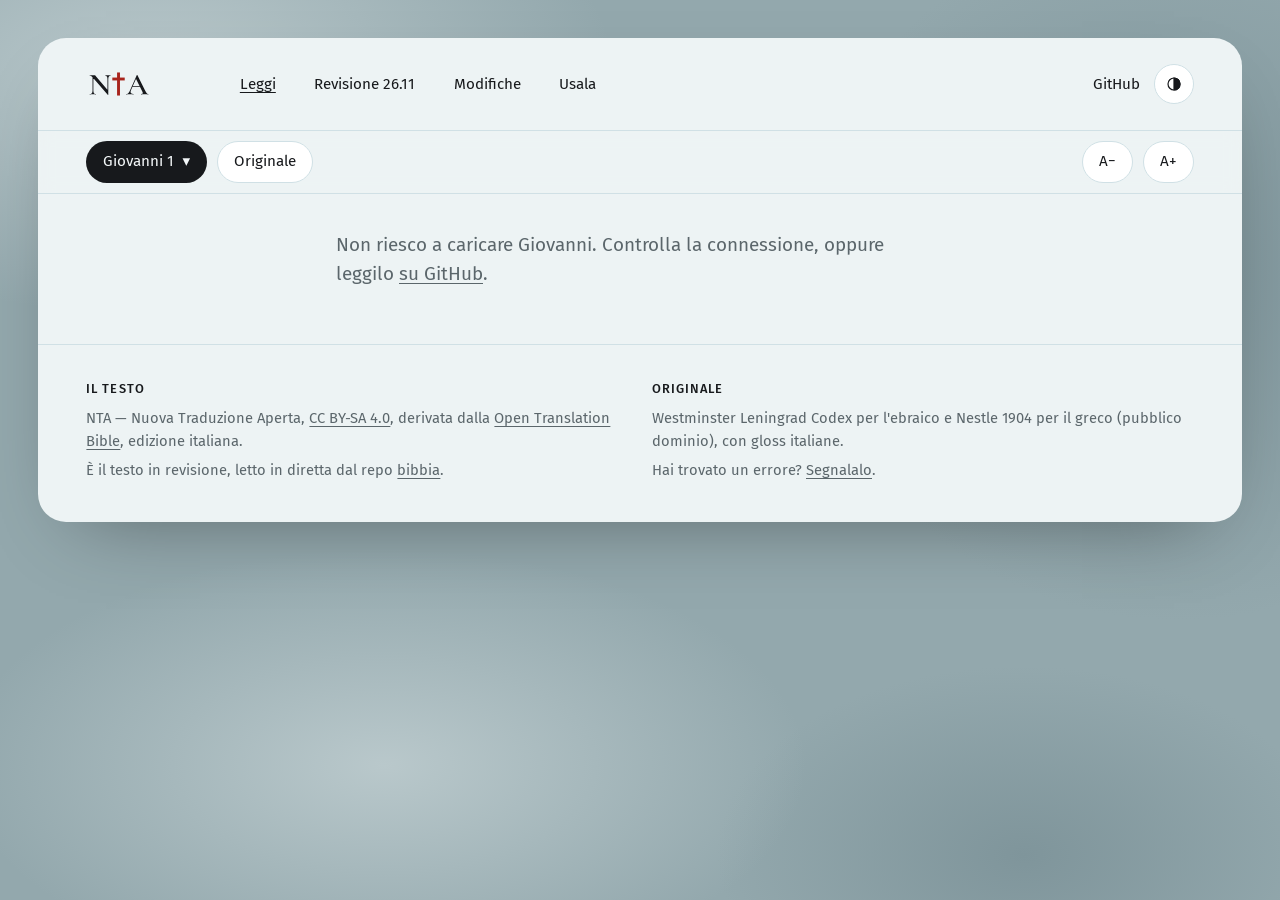
==== leggi/index.html @ 79b809bd "Pagine Leggi (lettore online con originale), Modifiche e Usala; menu aggiornato Co-Authored-By: Clau" ====
<!doctype html>
<html lang="it">
<head>
<meta charset="utf-8">
<meta name="viewport" content="width=device-width,initial-scale=1,viewport-fit=cover">
<title>Leggi la NTA</title>
<link rel="icon" href="../assets/favicon.svg" type="image/svg+xml">
<link rel="apple-touch-icon" href="../assets/nta-icona-192.png">
<meta property="og:image" content="https://nta-nuova-traduzione-aperta.github.io/assets/nta-logo-1200.png">
<meta property="og:title" content="Leggi la NTA · Nuova Traduzione Aperta">
<meta name="description" content="Leggi online la NTA, Nuova Traduzione Aperta: tutti i 66 libri, con titoli di sezione, note e il testo ebraico e greco parola per parola.">
<link rel="preconnect" href="https://fonts.googleapis.com">
<link rel="preconnect" href="https://fonts.gstatic.com" crossorigin>
<link rel="stylesheet" href="https://fonts.googleapis.com/css2?family=Fira+Sans:wght@300;400;500&family=Source+Serif+4:ital,opsz,wght@0,8..60,400;1,8..60,400&family=Noto+Serif+Hebrew&display=swap">
<link rel="stylesheet" href="../assets/nta.css">
<script src="../assets/nta.js"></script>
</head>
<body>
<div class="sheet">

<header class="mast pad">
  <a class="brand" href="../" aria-label="NTA, Nuova Traduzione Aperta, home">
    <img class="on-light" src="../assets/nta-logo-inchiostro.svg" alt="NTA" width="66" height="30">
    <img class="on-dark" src="../assets/nta-logo-su-scuro.svg" alt="NTA" width="66" height="30">
  </a>
  <nav aria-label="Sezioni"><ul>
    <li><a href="./" aria-current="page">Leggi</a></li>
    <li><a href="../revisione/">Revisione 26.11</a></li>
    <li><a href="../modifiche/">Modifiche</a></li>
    <li><a href="../usa/">Usala</a></li>
  </ul></nav>
  <div class="end">
    <a href="https://github.com/NTA-nuova-traduzione-aperta/bibbia">GitHub</a>
    <button class="round" type="button" data-tema aria-label="Cambia tema chiaro o scuro">
      <svg viewBox="0 0 24 24" fill="none" stroke="currentColor" stroke-width="1.6"><circle cx="12" cy="12" r="8"/><path d="M12 4a8 8 0 0 1 0 16z" fill="currentColor"/></svg>
    </button>
  </div>
</header>

<main>
  <div class="reader-bar pad">
    <button class="chip dark" type="button" id="scegli" aria-expanded="false" aria-controls="picker">Scegli il libro <span aria-hidden="true">▾</span></button>
    <button class="chip" type="button" id="orig" aria-pressed="false" title="Tocca un versetto per vedere l'ebraico o il greco">Originale</button>
    <span class="sp"></span>
    <button class="chip" type="button" id="meno" aria-label="Testo più piccolo">A−</button>
    <button class="chip" type="button" id="piu" aria-label="Testo più grande">A+</button>
  </div>
  <div class="picker pad" id="picker" hidden></div>

  <article class="page pad" id="page" aria-live="polite">
    <p class="wait">Caricamento…</p>
  </article>
</main>

<footer class="pad">
  <div>
    <h4>Il testo</h4>
    <p>NTA — Nuova Traduzione Aperta, <a href="https://creativecommons.org/licenses/by-sa/4.0/deed.it">CC BY-SA 4.0</a>, derivata dalla <a href="https://openbible.uk">Open Translation Bible</a>, edizione italiana.</p>
    <p>È il testo in revisione, letto in diretta dal repo <a href="https://github.com/NTA-nuova-traduzione-aperta/bibbia">bibbia</a>.</p>
  </div>
  <div>
    <h4>Originale</h4>
    <p>Westminster Leningrad Codex per l'ebraico e Nestle 1904 per il greco (pubblico dominio), con gloss italiane.</p>
    <p>Hai trovato un errore? <a href="https://github.com/NTA-nuova-traduzione-aperta/bibbia/issues">Segnalalo</a>.</p>
  </div>
</footer>

</div>
<script>
(function () {
  var RAW = 'https://raw.githubusercontent.com/NTA-nuova-traduzione-aperta/bibbia/main/';
  var page = document.getElementById('page'), picker = document.getElementById('picker');
  var btnScegli = document.getElementById('scegli'), btnOrig = document.getElementById('orig');
  var libri = [], cache = {}, attuale = null, conOriginale = false;
  var STATO = {
    'rivisto': 'Libro rivisto sui testi originali per la Revisione 26.11.',
    'in-revisione': 'Libro in revisione per la 26.11: qui c’è ancora il testo di prima.',
    'da-fare': 'Libro non ancora rivisto: è il testo della Open Translation Bible, con le prime correzioni.'
  };

  function salva(k, v) { try { localStorage.setItem(k, v); } catch (e) {} }
  function leggi(k) { try { return localStorage.getItem(k); } catch (e) { return null; } }
  function esc(s) { return String(s).replace(/[&<>"]/g, function (c) { return { '&': '&amp;', '<': '&lt;', '>': '&gt;', '"': '&quot;' }[c]; }); }
  function json(file) {
    if (!cache[file]) cache[file] = fetch(RAW + file).then(function (r) { if (!r.ok) throw new Error(r.status); return r.json(); });
    return cache[file];
  }
  function libro(n) { return libri.find(function (l) { return l.n === n; }); }

  // dimensione del testo
  var fs = parseFloat(leggi('nta-fs')) || 1.18;
  function setFs(x) { fs = Math.min(1.7, Math.max(.95, x)); page.style.setProperty('--fs', fs + 'rem'); salva('nta-fs', fs); }
  setFs(fs);
  document.getElementById('meno').onclick = function () { setFs(fs - .08); };
  document.getElementById('piu').onclick = function () { setFs(fs + .08); };

  btnOrig.onclick = function () {
    conOriginale = !conOriginale;
    btnOrig.setAttribute('aria-pressed', conOriginale);
    if (!conOriginale) page.querySelectorAll('.orig').forEach(function (o) { o.remove(); });
  };

  // scelta di libro e capitolo
  btnScegli.onclick = function () { picker.hidden ? apriLibri() : chiudi(); };
  function chiudi() { picker.hidden = true; btnScegli.setAttribute('aria-expanded', 'false'); }
  function apriLibri() {
    picker.innerHTML = '';
    [['AT', 'Antico Testamento'], ['NT', 'Nuovo Testamento']].forEach(function (g) {
      var h = document.createElement('h3'); h.className = 'label'; h.style.margin = '6px 0 10px'; h.textContent = g[1];
      var cells = document.createElement('div'); cells.className = 'cells'; cells.style.marginBottom = '14px';
      libri.filter(function (l) { return l.testamento === g[0]; }).forEach(function (l) {
        var b = document.createElement('button');
        b.type = 'button'; b.className = 'cell s-' + l.stato; b.textContent = l.abbr; b.title = l.nome;
        if (attuale && attuale.b === l.n) b.setAttribute('aria-current', 'true');
        b.onclick = function () { l.capitoli === 1 ? vai(l.n, 1) : apriCapitoli(l); };
        cells.appendChild(b);
      });
      picker.appendChild(h); picker.appendChild(cells);
    });
    picker.hidden = false; btnScegli.setAttribute('aria-expanded', 'true');
  }
  function apriCapitoli(l) {
    picker.innerHTML = '';
    var top = document.createElement('div'); top.style.cssText = 'display:flex;gap:12px;align-items:center;margin-bottom:12px';
    var back = document.createElement('button'); back.type = 'button'; back.className = 'chip'; back.textContent = '← Libri'; back.onclick = apriLibri;
    var t = document.createElement('h3'); t.style.fontSize = '1.3rem'; t.textContent = l.nome;
    top.appendChild(back); top.appendChild(t); picker.appendChild(top);
    var cells = document.createElement('div'); cells.className = 'cells';
    for (var c = 1; c <= l.capitoli; c++) (function (c) {
      var b = document.createElement('button'); b.type = 'button'; b.className = 'cell'; b.textContent = c;
      if (attuale && attuale.b === l.n && attuale.c === c) b.setAttribute('aria-current', 'true');
      b.onclick = function () { vai(l.n, c); };
      cells.appendChild(b);
    })(c);
    picker.appendChild(cells);
  }

  function vai(b, c, v) {
    chiudi();
    var h = '#' + b + '-' + c + (v ? '-' + v : '');
    if (location.hash !== h) location.hash = h; else mostra(b, c, v);
  }

  function mostra(b, c, v) {
    var l = libro(b);
    if (!l) { l = libro(43); b = 43; c = 1; }
    c = Math.min(Math.max(1, c), l.capitoli);
    attuale = { b: b, c: c };
    salva('nta-pos', b + '-' + c);
    btnScegli.firstChild.textContent = l.nome + ' ' + c + ' ';
    document.title = l.nome + ' ' + c + ' · NTA';
    page.innerHTML = '<p class="wait">Caricamento di ' + esc(l.nome) + ' ' + c + '…</p>';
    json(l.file).then(function (d) {
      if (!attuale || attuale.b !== b || attuale.c !== c) return;
      var vv = d.verses.filter(function (x) { return x.c === c; });
      var html = '<h1>' + esc(l.nome) + ' ' + c + '</h1><p class="state">' + STATO[l.stato] + '</p><div class="txt"><p>';
      var note = [], aperto = true;
      vv.forEach(function (x, i) {
        if (x.t) { html += '</p><h2>' + esc(x.t) + '</h2><p>'; }
        else if (x.p && i > 0) { html += '</p><p>'; }
        var righe = x.x.split('\n');
        var sup = '<sup>' + x.v + '</sup>', fn = '';
        if (x.n) { note.push(x); fn = '<a class="fn" href="#nota-' + x.v + '" id="rif-' + x.v + '" aria-label="Nota">' + note.length + '</a>'; }
        var corpo = righe.length > 1
          ? righe.map(function (r, k) { return '<span class="poem">' + (k ? '' : sup) + esc(r) + (k === righe.length - 1 ? fn : '') + '</span>'; }).join('')
          : sup + esc(x.x) + fn;
        html += '<span class="v" id="v' + x.v + '" data-v="' + x.v + '">' + corpo + '</span> ';
      });
      html += '</p></div>';
      if (note.length) html += '<div class="notes">' + note.map(function (x, i) {
        return '<p id="nota-' + x.v + '"><a href="#rif-' + x.v + '">' + (i + 1) + '</a> · ' + c + ',' + x.v + ' — ' + esc(x.n) + '</p>';
      }).join('') + '</div>';
      html += '<nav class="pager" aria-label="Capitoli"><button class="chip" type="button" data-p="-1">← Precedente</button><button class="chip" type="button" data-p="1">Successivo →</button></nav>';
      page.innerHTML = html;
      var prec = vicino(-1), succ = vicino(1);
      page.querySelector('[data-p="-1"]').disabled = !prec;
      page.querySelector('[data-p="1"]').disabled = !succ;
      if (v) { var el = document.getElementById('v' + v); if (el) { el.classList.add('on'); el.scrollIntoView({ block: 'center' }); } }
      else window.scrollTo({ top: page.offsetTop - 60 });
    }).catch(function () {
      page.innerHTML = '<p class="wait">Non riesco a caricare ' + esc(l.nome) + '. Controlla la connessione, oppure leggilo <a href="https://github.com/NTA-nuova-traduzione-aperta/bibbia/blob/main/' + l.file + '">su GitHub</a>.</p>';
    });
  }

  function vicino(d) {
    var l = libro(attuale.b), c = attuale.c + d;
    if (c >= 1 && c <= l.capitoli) return [l.n, c];
    var a = libro(attuale.b + d);
    return a ? [a.n, d > 0 ? 1 : a.capitoli] : null;
  }

  page.addEventListener('click', function (e) {
    var p = e.target.closest('[data-p]');
    if (p) { var x = vicino(+p.dataset.p); if (x) vai(x[0], x[1]); return; }
    if (e.target.closest('a, .orig')) return;
    var v = e.target.closest('.v');
    if (!v) return;
    page.querySelectorAll('.v.on').forEach(function (o) { if (o !== v) o.classList.remove('on'); });
    v.classList.toggle('on');
    history.replaceState(null, '', '#' + attuale.b + '-' + attuale.c + '-' + v.dataset.v);
    if (conOriginale) originale(v);
  });

  function originale(span) {
    var gia = span.querySelector('.orig');
    if (gia) { gia.remove(); return; }
    var l = libro(attuale.b), c = attuale.c, n = +span.dataset.v;
    var box = document.createElement('span'); box.className = 'orig'; box.textContent = 'Caricamento dell’originale…';
    span.appendChild(box);
    json(l.file.replace('testo/', 'interlineare/')).then(function (d) {
      var o = d.verses.find(function (x) { return x.c === c && x.v === n; });
      if (!o) { box.textContent = 'Per questo versetto non c’è il testo originale.'; return; }
      var tok = o.text.split(' ');
      box.innerHTML = '<span class="words"' + (o.lang === 'he' ? ' dir="rtl" lang="he"' : ' lang="grc"') + '>' +
        o.words.map(function (w, i) {
          return '<span class="w"><b>' + esc(tok[i] || '') + '</b><span>' + esc(w.it || w.en || '') + '</span><small>' + esc(w.s || '') + '</small></span>';
        }).join('') + '</span>' + (o.tr ? '<span class="tr" style="display:block">' + esc(o.tr) + '</span>' : '');
    }).catch(function () { box.textContent = 'Non riesco a caricare l’originale.'; });
  }

  document.addEventListener('keydown', function (e) {
    if (e.target.closest('input, textarea') || e.altKey || e.ctrlKey || e.metaKey || !attuale) return;
    if (e.key === 'ArrowLeft' || e.key === 'ArrowRight') { var x = vicino(e.key === 'ArrowLeft' ? -1 : 1); if (x) vai(x[0], x[1]); }
  });

  function daHash() {
    var m = /^#(\d+)-(\d+)(?:-(\d+))?$/.exec(location.hash) || /^(\d+)-(\d+)$/.exec(leggi('nta-pos') || '');
    if (m) mostra(+m[1], +m[2], m[3] ? +m[3] : null); else mostra(43, 1);
  }

  NTA.stato('../').then(function (s) {
    libri = s.libri;
    window.addEventListener('hashchange', daHash);
    daHash();
  }).catch(function () {
    page.innerHTML = '<p class="wait">Non riesco a caricare l’elenco dei libri.</p>';
  });
})();
</script>
</body>
</html>
---- assets/nta.css ----
/* NTA — stile comune a tutte le pagine.
   Una "lastra" chiara posata su uno sfondo marmorizzato grigio-azzurro; dentro, tessere con bordi
   sottili affiancate come in una griglia di tipografia. Inchiostro quasi nero, una sola tessera
   piena per pagina, il rosso del logo solo come segno. */
:root {
  --marble-1: #93a8ad; --marble-2: #b9c8cb; --marble-3: #7f959b;
  --sheet: #edf3f4; --tile: #ffffff; --ink: #17191c; --muted: #5b666b; --line: #d0e0e5;
  --soft: #d0e0e5; --solid: #17191c; --on-solid: #f4f8f9; --rubric: #a8241c;
  --sans: "Fira Sans", system-ui, -apple-system, "Segoe UI", sans-serif;
  --serif: "Source Serif 4", "Iowan Old Style", Georgia, serif;
  --r: 18px;
  color-scheme: light;
}
@media (prefers-color-scheme: dark) { :root:not([data-theme="light"]) {
  --marble-1: #1c2629; --marble-2: #26333a; --marble-3: #141b1e;
  --sheet: #10161a; --tile: #182126; --ink: #e8eff1; --muted: #9aa9ae; --line: #2a3a41;
  --soft: #24363d; --solid: #e8eff1; --on-solid: #10161a; --rubric: #ff9d92;
  color-scheme: dark } }
:root[data-theme="dark"] {
  --marble-1: #1c2629; --marble-2: #26333a; --marble-3: #141b1e;
  --sheet: #10161a; --tile: #182126; --ink: #e8eff1; --muted: #9aa9ae; --line: #2a3a41;
  --soft: #24363d; --solid: #e8eff1; --on-solid: #10161a; --rubric: #ff9d92;
  color-scheme: dark }

* { box-sizing: border-box; }
html { -webkit-text-size-adjust: 100%; }
body {
  margin: 0; color: var(--ink); font-family: var(--sans); font-size: 16px; line-height: 1.55;
  background-color: var(--marble-1);
  background-image:
    radial-gradient(60% 45% at 12% 8%, var(--marble-2) 0, transparent 60%),
    radial-gradient(45% 60% at 92% 30%, var(--marble-3) 0, transparent 65%),
    radial-gradient(55% 40% at 30% 85%, var(--marble-2) 0, transparent 60%),
    radial-gradient(40% 35% at 80% 95%, var(--marble-3) 0, transparent 60%);
  background-attachment: fixed;
  padding: clamp(8px, 3vw, 40px) clamp(8px, 3vw, 40px) clamp(8px, 3vw, 40px);
}
img, svg { max-width: 100%; display: block; }
a { color: inherit; text-underline-offset: 3px; text-decoration-thickness: 1px; }
a:focus-visible, button:focus-visible { outline: 2px solid var(--ink); outline-offset: 3px; border-radius: 6px; }
h1, h2, h3, h4 { margin: 0; font-weight: 400; letter-spacing: -.01em; }
p { margin: 0; }

.sheet { max-width: 1240px; margin: 0 auto; background: var(--sheet); border-radius: 28px; overflow: hidden;
  box-shadow: 0 30px 80px -40px rgb(0 0 0 / .45); }
.pad { padding-inline: clamp(16px, 4vw, 48px); }

/* testata */
.mast { display: flex; align-items: center; gap: 24px; padding-block: 26px; }
.brand img { height: 30px; width: auto; }
.mast nav { flex: 1; }
.mast ul { list-style: none; margin: 0 0 0 clamp(0px, 5vw, 80px); padding: 0; display: flex; gap: clamp(14px, 3vw, 44px); flex-wrap: wrap; }
.mast nav a, .mast .end a { text-decoration: none; font-size: .95rem; }
.mast nav a:hover, .mast nav a[aria-current] { text-decoration: underline; }
.mast .end { display: flex; align-items: center; gap: 14px; }
.round { width: 40px; height: 40px; border-radius: 50%; border: 1px solid var(--line); background: var(--tile);
  display: grid; place-items: center; color: var(--ink); text-decoration: none; }
.round svg { width: 18px; height: 18px; }
@media (max-width: 760px) {
  .mast { flex-wrap: wrap; row-gap: 12px; }
  .mast nav { order: 3; flex-basis: 100%; }
  .mast ul { margin: 0; gap: 18px; }
  .mast .end { margin-left: auto; }
}

/* tessere */
.tile { background: transparent; border: 1px solid var(--line); border-radius: var(--r); padding: 22px 24px; min-width: 0; }
.tile.white { background: var(--tile); border-color: transparent; }
.tile.solid { background: var(--solid); color: var(--on-solid); border-color: transparent; }
.tile.soft { background: var(--soft); border-color: transparent; }
.caps { text-transform: uppercase; font-weight: 500; letter-spacing: .01em; line-height: 1.2; font-size: 1.35rem; }
.label { font-size: .8rem; letter-spacing: .08em; text-transform: uppercase; color: var(--muted); }
.big { font-weight: 400; font-size: clamp(2.6rem, 6vw, 4.6rem); line-height: 1; font-variant-numeric: tabular-nums; letter-spacing: -.02em; }
.arrow { width: 38px; height: 38px; }
.go { width: 58px; height: 58px; border-radius: 50%; background: var(--on-solid); color: var(--solid); display: grid; place-items: center; }
.go svg { width: 22px; height: 22px; }

/* apertura (home) */
.hero { display: grid; grid-template-columns: repeat(12, minmax(0, 1fr)); grid-auto-rows: minmax(118px, auto); gap: 0; padding-block: 28px 44px; }
.hero .word { display: flex; align-items: center; font-size: clamp(3rem, 8.4vw, 6.6rem); line-height: 1; letter-spacing: -.02em; padding: 10px clamp(18px, 3vw, 40px) 18px; }
.hero .w1 { grid-column: 1 / 5; grid-row: 1; border-left: 0; border-radius: 0 var(--r) var(--r) 0; margin-left: calc(-1 * clamp(16px, 4vw, 48px)); padding-left: clamp(34px, 7vw, 88px); }
.hero .icon { grid-column: 5 / 6; grid-row: 1; display: grid; place-items: center; padding: 0; }
.hero .icon svg { width: 44px; height: 44px; }
.hero .tag { grid-column: 6 / 10; grid-row: 1; display: flex; align-items: center; font-size: 1.12rem; line-height: 1.45; }
.hero .w2 { grid-column: 3 / 9; grid-row: 2; }
.hero .w3 { grid-column: 1 / 6; grid-row: 3; margin-left: calc(-1 * clamp(16px, 4vw, 48px)); border-left: 0; border-radius: 0 var(--r) var(--r) 0; padding-left: clamp(34px, 7vw, 88px); }
.hero .w3 em { font-style: normal; color: var(--rubric); }
.hero .stat { grid-column: 10 / 13; grid-row: 1 / 3; display: flex; flex-direction: column; justify-content: space-between; gap: 18px; }
.hero .stat p:first-child { font-size: 1.5rem; line-height: 1.2; }
.hero .stat .of { color: var(--muted); font-size: 1.2rem; }
.hero .app { grid-column: 7 / 10; grid-row: 3 / 5; display: flex; flex-direction: column; justify-content: space-between; text-decoration: none; color: var(--ink); }
.hero .rev { grid-column: 10 / 13; grid-row: 3 / 5; display: flex; flex-direction: column; justify-content: space-between; text-decoration: none; gap: 24px; }
.hero .facts { grid-column: 1 / 5; grid-row: 4; display: flex; align-items: center; gap: 18px; align-self: end; margin-top: 26px; }
.hero .seal { grid-column: 5 / 6; grid-row: 4; align-self: end; margin-top: 26px; display: grid; place-items: center; padding: 8px; aspect-ratio: 1; }
.dots { display: flex; gap: 6px; }
.dots i { width: 9px; height: 9px; border-radius: 50%; border: 1.5px solid currentColor; }
.dots i:first-child { background: currentColor; }
.top { display: flex; justify-content: space-between; align-items: flex-start; }
.discs { display: flex; }
.discs span { width: 54px; height: 54px; border-radius: 50%; display: grid; place-items: center; font-size: .82rem; font-weight: 500;
  border: 3px solid var(--sheet); margin-left: -12px; background: var(--soft); }
.discs span:first-child { margin-left: 0; background: var(--solid); color: var(--on-solid); }
.discs span:last-child { background: var(--tile); }
.facts .num { font-size: 2rem; line-height: 1; font-variant-numeric: tabular-nums; }
.facts small { display: block; color: var(--muted); font-size: .85rem; margin-top: 4px; }
.seal svg { width: 100%; height: 100%; max-width: 92px; animation: spin 28s linear infinite; }
.seal text { font-size: 10.5px; letter-spacing: 2.6px; text-transform: uppercase; fill: currentColor; font-family: var(--sans); font-weight: 500; }
@keyframes spin { to { transform: rotate(360deg); } }
@media (prefers-reduced-motion: reduce) { .seal svg { animation: none; } }

@media (max-width: 960px) {
  .hero { grid-template-columns: repeat(6, minmax(0, 1fr)); gap: 0; }
  .hero .w1 { grid-column: 1 / 5; grid-row: 1; }
  .hero .icon { grid-column: 5 / 7; grid-row: 1; }
  .hero .w2 { grid-column: 1 / 7; grid-row: 2; }
  .hero .w3 { grid-column: 1 / 7; grid-row: 3; }
  .hero .tag { grid-column: 1 / 7; grid-row: 4; padding-block: 18px; }
  .hero .stat { grid-column: 1 / 4; grid-row: 5 / 7; margin-top: 18px; }
  .hero .rev { grid-column: 4 / 7; grid-row: 5 / 7; margin-top: 18px; }
  .hero .app { grid-column: 1 / 7; grid-row: 7; }
  .hero .facts { grid-column: 1 / 6; grid-row: 8; }
  .hero .seal { grid-column: 6 / 7; grid-row: 8; }
}
@media (max-width: 520px) {
  .hero .w1, .hero .w3 { padding-left: 32px; }
  .hero .stat, .hero .rev { grid-column: 1 / 7; margin-top: 0; }
  .hero .stat { grid-row: 5; margin-top: 18px; }
  .hero .rev { grid-row: 6; }
  .hero .facts { grid-column: 1 / 7; }
  .hero .seal { display: none; }
  .hero .stat p:first-child { font-size: 1.25rem; }
}

/* sezioni */
.section { padding-block: clamp(40px, 6vw, 72px); border-top: 1px solid var(--line); }
.head { display: flex; justify-content: space-between; align-items: end; gap: 20px; flex-wrap: wrap; margin-bottom: 26px; }
.head h2 { font-size: clamp(2rem, 4.4vw, 3.2rem); line-height: 1.05; }
.head p { color: var(--muted); max-width: 46ch; }
.grid { display: grid; gap: 14px; grid-template-columns: repeat(auto-fit, minmax(min(100%, 200px), 1fr)); }
.grid h3 { font-size: 1.2rem; font-weight: 500; margin-bottom: 8px; }
.grid p { color: var(--muted); }
.tile.solid .big { color: var(--on-solid); }
.tile.solid p { color: color-mix(in srgb, var(--on-solid) 72%, transparent); }
.lead { font-size: 1.2rem; line-height: 1.5; max-width: 62ch; }
.pill { display: inline-block; margin-top: 14px; font-size: .78rem; letter-spacing: .06em; text-transform: uppercase; border: 1px solid var(--line); border-radius: 999px; padding: 4px 12px; text-decoration: none; }
.pill.ready { background: var(--solid); color: var(--on-solid); border-color: transparent; }
.btn { display: inline-flex; align-items: center; gap: 10px; border-radius: 999px; padding: 12px 22px; text-decoration: none; font-weight: 500; border: 1px solid var(--line); background: var(--tile); color: var(--ink); }
.btn.dark { background: var(--solid); color: var(--on-solid); border-color: transparent; }
.verse { font-family: var(--serif); font-size: 1.15rem; line-height: 1.6; }
.verse sup { font-family: var(--sans); font-size: .62em; color: var(--rubric); margin-right: 3px; }
.ref { margin-top: 12px; font-size: .85rem; color: var(--muted); }

/* stato della revisione */
.bar { display: flex; height: 14px; border-radius: 999px; overflow: hidden; background: transparent; border: 1px solid var(--line); }
.bar span { display: block; height: 100%; }
.bar .s-rivisto { background: var(--solid); }
.bar .s-in-revisione { background: repeating-linear-gradient(135deg, var(--muted) 0 3px, transparent 3px 7px); }
.legend { display: flex; gap: 20px; flex-wrap: wrap; font-size: .9rem; color: var(--muted); margin-top: 14px; }
.legend i { display: inline-block; width: 12px; height: 12px; border-radius: 4px; margin-right: 7px; vertical-align: -1px; border: 1px solid var(--line); }
.legend .s-rivisto { background: var(--solid); border-color: transparent; }
.legend .s-in-revisione { background: repeating-linear-gradient(135deg, var(--muted) 0 2px, transparent 2px 5px); }
.nums { display: grid; gap: 14px; grid-template-columns: repeat(auto-fit, minmax(min(100%, 150px), 1fr)); margin-block: 22px; }
.nums .tile { display: flex; flex-direction: column; gap: 10px; }
.nums b { font-weight: 400; font-size: clamp(2rem, 4vw, 2.8rem); line-height: 1; font-variant-numeric: tabular-nums; }
.map h3 { font-size: .8rem; letter-spacing: .08em; text-transform: uppercase; color: var(--muted); font-weight: 500; margin: 18px 0 10px; }
.cells { display: grid; gap: 6px; grid-template-columns: repeat(auto-fill, minmax(52px, 1fr)); }
.cell { aspect-ratio: 1.15; border-radius: 10px; border: 1px solid var(--line); display: grid; place-items: center; font-size: .78rem; font-weight: 500; text-decoration: none; color: var(--ink); }
.cell.s-rivisto { background: var(--solid); color: var(--on-solid); border-color: transparent; }
.cell.s-in-revisione { background: repeating-linear-gradient(135deg, var(--soft) 0 4px, var(--tile) 4px 8px); }
.cell:hover { outline: 2px solid var(--ink); outline-offset: 1px; }

/* pagina /revisione/ */
.books { display: grid; gap: 12px; grid-template-columns: repeat(auto-fill, minmax(min(100%, 270px), 1fr)); }
.book { display: flex; flex-direction: column; gap: 12px; }
.book .t { display: flex; justify-content: space-between; align-items: baseline; gap: 10px; }
.book h3 { font-size: 1.25rem; font-weight: 500; }
.book .ab { color: var(--muted); font-size: .9rem; }
.badge { flex-shrink: 0; font-size: .72rem; letter-spacing: .06em; text-transform: uppercase; border-radius: 999px; padding: 3px 10px; border: 1px solid var(--line); white-space: nowrap; }
.badge.s-rivisto { background: var(--solid); color: var(--on-solid); border-color: transparent; }
.badge.s-in-revisione { background: var(--soft); border-color: transparent; }
.book dl { display: grid; grid-template-columns: 1fr 1fr 1fr; gap: 6px; margin: 0; }
.book dt { font-size: .74rem; color: var(--muted); }
.book dd { margin: 0; font-size: 1.1rem; font-variant-numeric: tabular-nums; }
.book .meter { height: 6px; border-radius: 999px; background: var(--soft); overflow: hidden; }
.book .meter span { display: block; height: 100%; background: var(--ink); }
.book a.h { font-size: .88rem; color: var(--muted); }
.filters { display: flex; gap: 8px; flex-wrap: wrap; margin-bottom: 18px; }
.filters button { font: inherit; font-size: .9rem; border: 1px solid var(--line); background: transparent; color: var(--ink); border-radius: 999px; padding: 7px 16px; cursor: pointer; }
.filters button[aria-pressed="true"] { background: var(--solid); color: var(--on-solid); border-color: transparent; }
.steps { counter-reset: s; }
.steps .tile::before { counter-increment: s; content: counter(s, decimal-leading-zero); display: block; color: var(--rubric); font-size: .9rem; margin-bottom: 14px; font-variant-numeric: tabular-nums; }
.wait { color: var(--muted); }

/* piede */
footer { border-top: 1px solid var(--line); padding-block: 34px 40px; display: grid; gap: 24px; grid-template-columns: repeat(auto-fit, minmax(min(100%, 280px), 1fr)); font-size: .92rem; color: var(--muted); }
footer h4 { color: var(--ink); font-size: .8rem; letter-spacing: .08em; text-transform: uppercase; font-weight: 500; margin-bottom: 8px; }
footer p + p { margin-top: 6px; }
.theme { font: inherit; font-size: .88rem; color: var(--muted); background: none; border: 1px solid var(--line); border-radius: 999px; padding: 6px 14px; cursor: pointer; }

/* logo: inchiostro e croce rossa in chiaro, bianco e croce rosa in scuro */
.on-dark { display: none !important; }
@media (prefers-color-scheme: dark) { :root:not([data-theme="light"]) .on-dark { display: block !important; } :root:not([data-theme="light"]) .on-light { display: none !important; } }
:root[data-theme="dark"] .on-dark { display: block !important; }
:root[data-theme="dark"] .on-light { display: none !important; }

/* pagina /modifiche/ */
.changes { display: grid; gap: 14px; }
.change { display: grid; grid-template-columns: minmax(0, 1fr) minmax(0, 1fr); gap: 0; padding: 0; overflow: hidden; }
.change > header { grid-column: 1 / -1; display: flex; justify-content: space-between; align-items: baseline; gap: 12px; flex-wrap: wrap; padding: 20px 24px 0; }
.change h3 { font-size: 1.35rem; font-weight: 400; }
.change .side { padding: 16px 24px 20px; }
.change .side + .side { border-left: 1px solid var(--line); }
.change .label { display: block; margin-bottom: 8px; }
.change .verse { font-size: 1.05rem; white-space: pre-line; }
.change del { text-decoration: line-through; text-decoration-color: var(--rubric); color: var(--muted); background: color-mix(in srgb, var(--rubric) 9%, transparent); border-radius: 3px; }
.change ins { text-decoration: none; background: var(--soft); border-radius: 3px; }
.change .foot { grid-column: 1 / -1; border-top: 1px solid var(--line); padding: 16px 24px 20px; display: grid; gap: 10px; }
.change .foot p { color: var(--ink); }
.change .nota { color: var(--muted); font-size: .92rem; }
.change .links { display: flex; gap: 18px; flex-wrap: wrap; font-size: .9rem; color: var(--muted); }
@media (max-width: 700px) { .change { grid-template-columns: 1fr; } .change .side + .side { border-left: 0; border-top: 1px solid var(--line); } }

/* pagina /usa/ */
.doc { display: grid; gap: 14px; }
.doc h3 { font-size: 1.2rem; font-weight: 500; margin-bottom: 10px; }
.doc p + p, .doc p + pre, .doc pre + p, .doc table + p { margin-top: 12px; }
pre, code { font-family: ui-monospace, "SF Mono", Menlo, Consolas, monospace; font-size: .86rem; }
pre { margin: 0; padding: 16px 18px; border-radius: 12px; background: var(--solid); color: var(--on-solid); overflow-x: auto; line-height: 1.5; }
:not(pre) > code { background: var(--soft); padding: 1px 6px; border-radius: 5px; }
table { border-collapse: collapse; width: 100%; font-size: .95rem; }
th, td { text-align: left; padding: 9px 10px 9px 0; border-bottom: 1px solid var(--line); vertical-align: top; }
th { font-weight: 500; color: var(--muted); font-size: .8rem; letter-spacing: .06em; text-transform: uppercase; }
.copy { display: flex; gap: 12px; align-items: flex-start; flex-wrap: wrap; }
.copy blockquote { margin: 0; flex: 1 1 320px; font-family: var(--serif); font-size: 1.05rem; }
.copy button { font: inherit; font-size: .9rem; border-radius: 999px; padding: 8px 16px; border: 1px solid var(--line); background: var(--tile); color: var(--ink); cursor: pointer; }
.toc { display: flex; gap: 8px; flex-wrap: wrap; }
.toc a { border: 1px solid var(--line); border-radius: 999px; padding: 6px 14px; text-decoration: none; font-size: .9rem; }

/* pagina /leggi/ */
.reader-bar { position: sticky; top: 0; z-index: 5; background: color-mix(in srgb, var(--sheet) 92%, transparent); backdrop-filter: blur(8px);
  border-block: 1px solid var(--line); padding-block: 10px; display: flex; gap: 10px; align-items: center; flex-wrap: wrap; }
.reader-bar .sp { flex: 1; }
.chip { font: inherit; font-size: .95rem; border: 1px solid var(--line); background: var(--tile); color: var(--ink); border-radius: 999px; padding: 8px 16px; cursor: pointer; text-decoration: none; display: inline-flex; align-items: center; gap: 8px; }
.chip.dark, .chip[aria-pressed="true"] { background: var(--solid); color: var(--on-solid); border-color: transparent; }
.chip:disabled { opacity: .4; cursor: default; }
.picker { padding-block: 18px; border-bottom: 1px solid var(--line); }
.picker[hidden] { display: none; }
.picker .cells { grid-template-columns: repeat(auto-fill, minmax(58px, 1fr)); }
.picker button.cell { font: inherit; font-size: .82rem; font-weight: 500; cursor: pointer; background: transparent; }
.picker button.cell.s-rivisto { background: var(--tile); color: var(--ink); border-color: var(--line); }
.picker button.cell[aria-current="true"] { background: var(--solid); color: var(--on-solid); border-color: transparent; }
.page { max-width: 44rem; margin: 0 auto; padding-block: 36px 56px; font-size: var(--fs, 1.18rem); }
.page h1 { font-size: clamp(2.2rem, 5vw, 3.2rem); line-height: 1.05; }
.page .state { margin: 10px 0 26px; color: var(--muted); font-size: .9rem; }
.page h2 { font-family: var(--sans); font-size: 1rem; font-weight: 500; margin: 1.6em 0 .5em; color: var(--rubric); letter-spacing: .01em; }
.page .txt { font-family: var(--serif); line-height: 1.75; }
.page .txt p { margin: 0 0 .7em; }
.page .v { border-radius: 4px; cursor: pointer; }
.page .v:hover { background: color-mix(in srgb, var(--soft) 55%, transparent); }
.page .v.on { background: var(--soft); }
.page .v sup { font-family: var(--sans); font-size: .58em; color: var(--rubric); margin: 0 3px 0 2px; font-weight: 500; }
.page .poem { display: block; padding-left: 1.4em; text-indent: -1.4em; }
.page .fn { font-family: var(--sans); font-size: .62em; vertical-align: super; color: var(--rubric); text-decoration: none; margin-left: 1px; }
.page .notes { margin-top: 34px; padding-top: 16px; border-top: 1px solid var(--line); font-size: .92rem; color: var(--muted); }
.page .notes p + p { margin-top: 8px; }
.orig { display: block; margin: 10px 0 14px; padding: 14px; border-radius: 14px; background: var(--tile); border: 1px solid var(--line); font-family: var(--sans); font-size: .95rem; line-height: 1.3; text-indent: 0; }
.orig .words { display: flex; flex-wrap: wrap; gap: 8px; }
.orig .words[dir="rtl"] { direction: rtl; }
.orig .w { display: grid; gap: 3px; padding: 6px 8px; border-radius: 9px; background: var(--sheet); text-align: center; direction: ltr; }
.orig .w b { font-weight: 400; font-size: 1.25rem; font-family: "SBL Hebrew", "Ezra SIL", "Noto Serif Hebrew", "Noto Serif", "Times New Roman", serif; }
.orig .w span { font-size: .8rem; color: var(--ink); }
.orig .w small { font-size: .68rem; color: var(--muted); }
.orig .tr { margin-top: 10px; color: var(--muted); font-size: .85rem; font-style: italic; }
.pager { display: flex; justify-content: space-between; gap: 10px; margin-top: 40px; }
@media (max-width: 520px) {
  .reader-bar { flex-wrap: nowrap; gap: 6px; }
  .reader-bar .chip { padding: 7px 12px; font-size: .9rem; white-space: nowrap; }
  .reader-bar #scegli { min-width: 0; overflow: hidden; text-overflow: ellipsis; }
}
#elenco code { white-space: nowrap; }
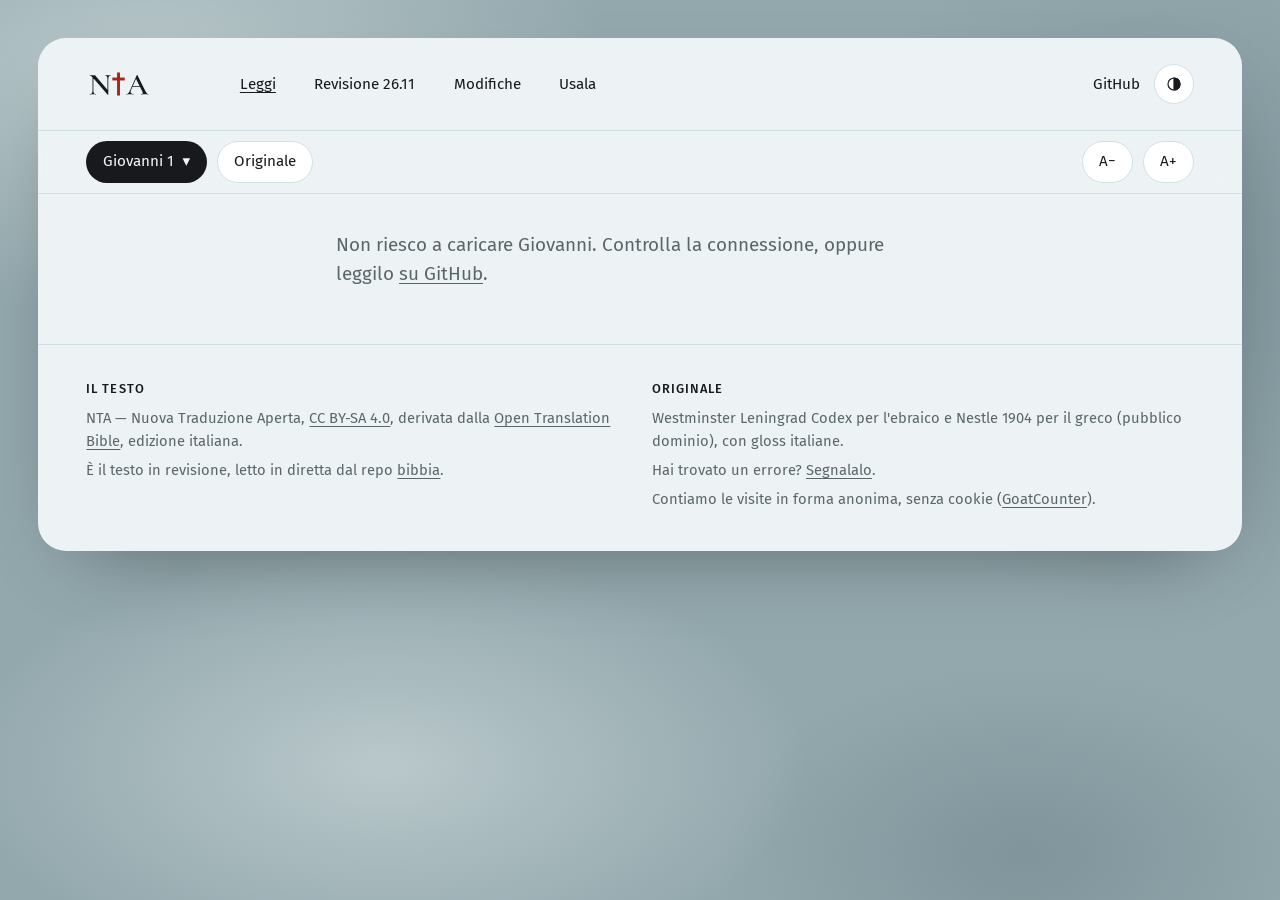
==== commit 4f8331f4: "Visite anonime con GoatCounter (senza cookie) Co-Authored-By: Claude Opus 5.5 <noreply@anthropic.com" ====
--- a/leggi/index.html
+++ b/leggi/index.html
@@ -62,6 +62,7 @@
     <h4>Originale</h4>
     <p>Westminster Leningrad Codex per l'ebraico e Nestle 1904 per il greco (pubblico dominio), con gloss italiane.</p>
     <p>Hai trovato un errore? <a href="https://github.com/NTA-nuova-traduzione-aperta/bibbia/issues">Segnalalo</a>.</p>
+    <p>Contiamo le visite in forma anonima, senza cookie (<a href="https://www.goatcounter.com">GoatCounter</a>).</p>
   </div>
 </footer>
 
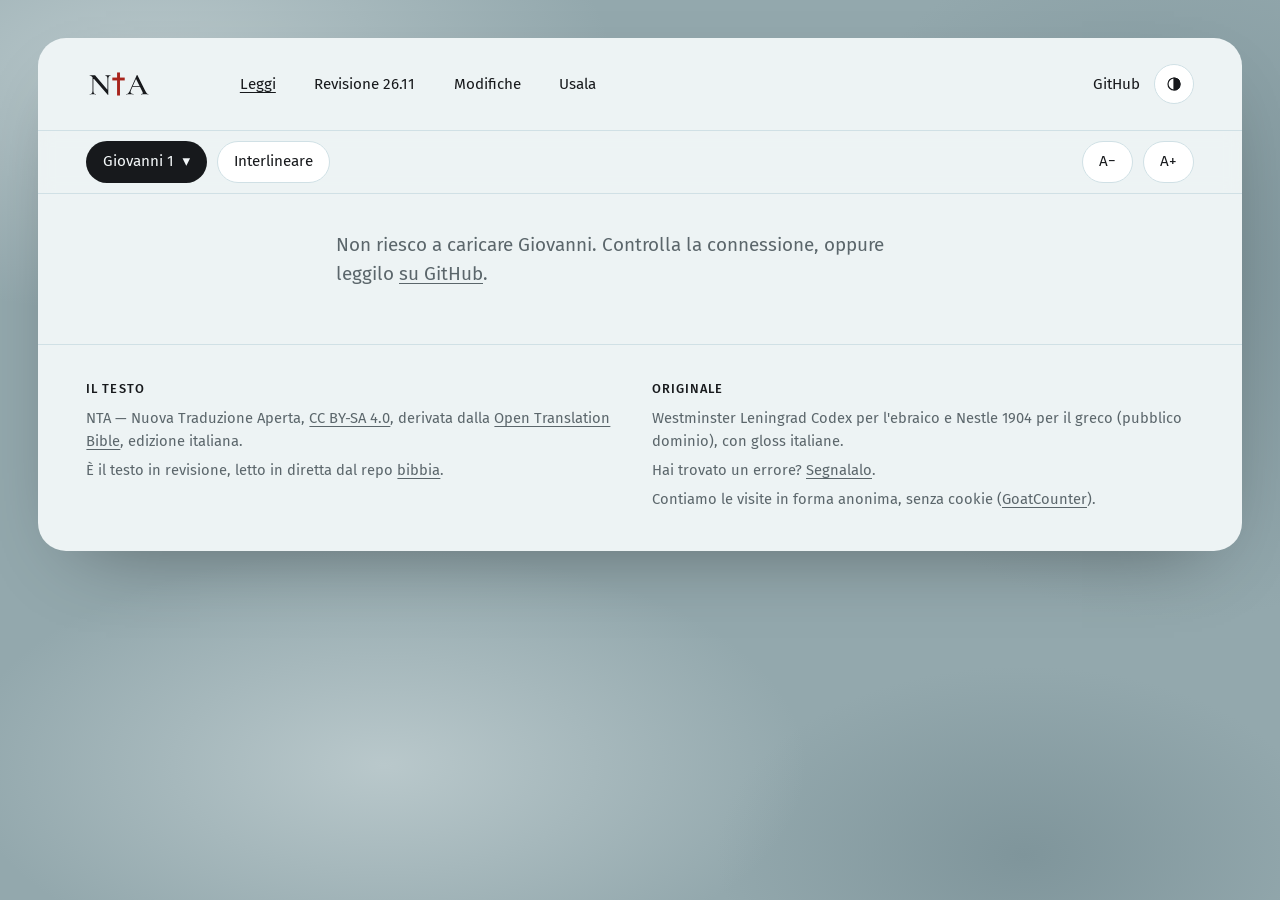
==== commit 43b02821: "Leggi: il tasto Originale diventa Interlineare, con una riga di spiegazione Co-Authored-By: Claude O" ====
--- a/leggi/index.html
+++ b/leggi/index.html
@@ -40,11 +40,12 @@
 <main>
   <div class="reader-bar pad">
     <button class="chip dark" type="button" id="scegli" aria-expanded="false" aria-controls="picker">Scegli il libro <span aria-hidden="true">▾</span></button>
-    <button class="chip" type="button" id="orig" aria-pressed="false" title="Tocca un versetto per vedere l'ebraico o il greco">Originale</button>
+    <button class="chip" type="button" id="orig" aria-pressed="false" title="Tocca un versetto per vedere l'ebraico o il greco parola per parola">Interlineare</button>
     <span class="sp"></span>
     <button class="chip" type="button" id="meno" aria-label="Testo più piccolo">A−</button>
     <button class="chip" type="button" id="piu" aria-label="Testo più grande">A+</button>
   </div>
+  <p class="pad hint" id="hint" hidden>Interlineare attivo: tocca un versetto per vedere l'ebraico o il greco parola per parola, con il significato in italiano.</p>
   <div class="picker pad" id="picker" hidden></div>
 
   <article class="page pad" id="page" aria-live="polite">
@@ -98,6 +99,8 @@
   btnOrig.onclick = function () {
     conOriginale = !conOriginale;
     btnOrig.setAttribute('aria-pressed', conOriginale);
+    var hint = document.getElementById('hint');
+    if (hint) hint.hidden = !conOriginale;
     if (!conOriginale) page.querySelectorAll('.orig').forEach(function (o) { o.remove(); });
   };
 
--- a/assets/nta.css
+++ b/assets/nta.css
@@ -278,3 +278,5 @@
   .reader-bar #scegli { min-width: 0; overflow: hidden; text-overflow: ellipsis; }
 }
 #elenco code { white-space: nowrap; }
+.hint { margin: 0; padding-block: 10px; font-size: .9rem; color: var(--muted); border-bottom: 1px solid var(--line); }
+.hint[hidden] { display: none; }
